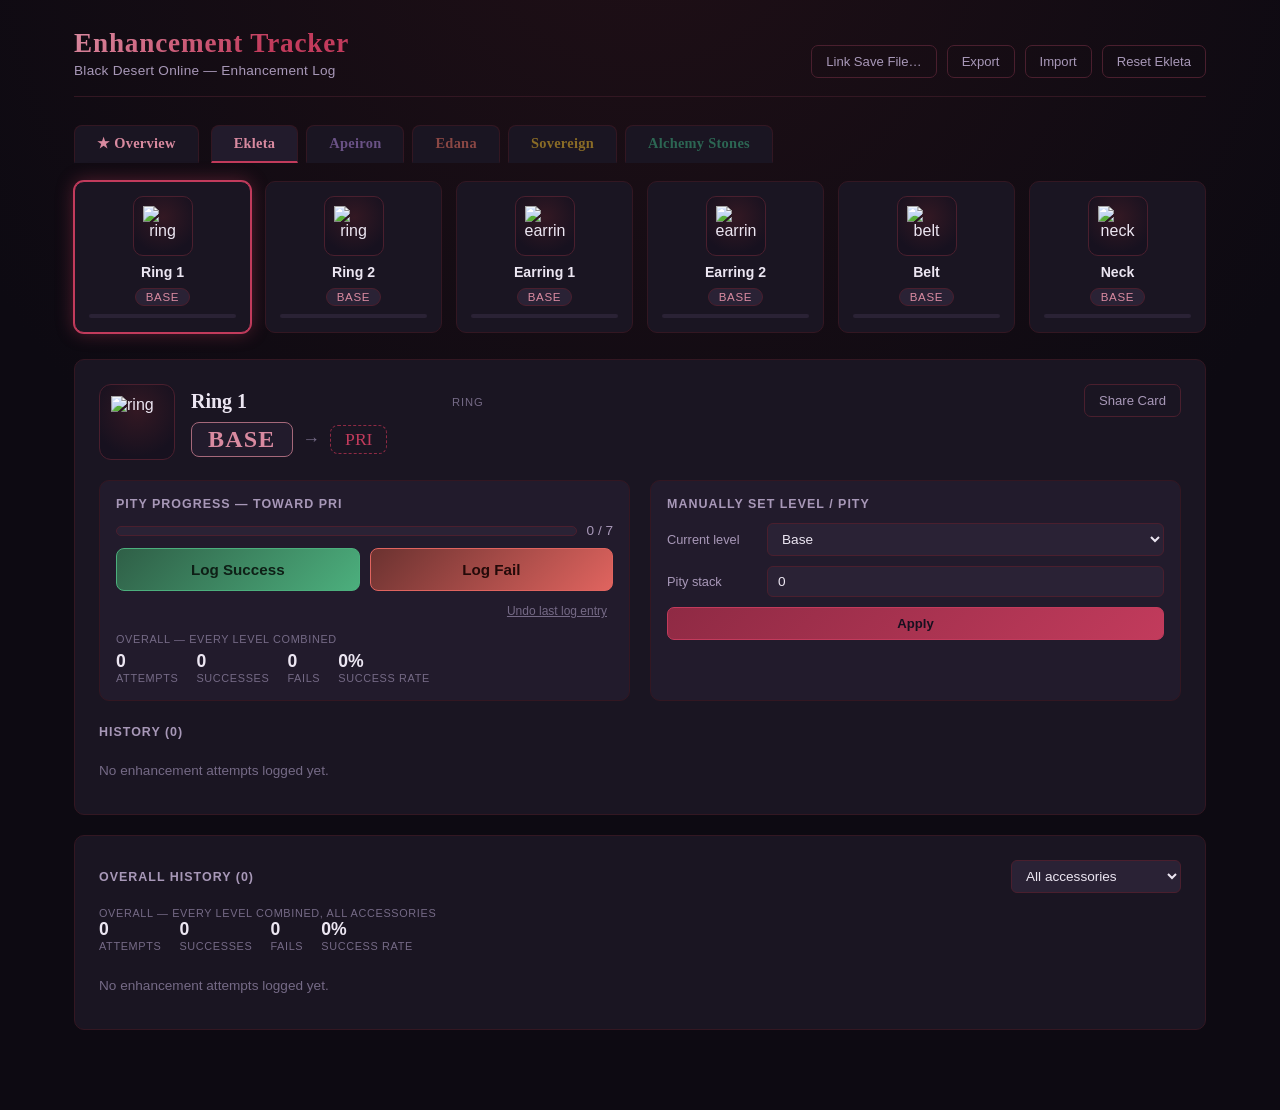
==== index.html @ 960f17c1 "Initial commit: BDO Enhancement Tracker + OBS overlays Static tracker for 5 gear sets (Ekleta, Apeir" ====
<!DOCTYPE html>
<html lang="en">
<head>
<meta charset="UTF-8">
<meta name="viewport" content="width=device-width, initial-scale=1.0">
<title>Enhancement Tracker</title>
<link rel="stylesheet" href="style.css">
</head>
<body>
<div class="app">

  <header class="topbar">
    <div class="brand">
      <h1>Enhancement Tracker</h1>
      <p class="subtitle">Black Desert Online &mdash; Enhancement Log</p>
    </div>
    <div class="toolbar">
      <div id="file-sync" class="file-sync"></div>
      <button id="btn-export" class="btn btn-ghost" title="Download a one-off backup of all your data">Export</button>
      <button id="btn-import" class="btn btn-ghost" title="Restore data from a backup file">Import</button>
      <input type="file" id="file-import" accept="application/json" hidden>
      <button id="btn-reset-all" class="btn btn-ghost btn-danger" title="Erase all accessories and history">Reset All</button>
    </div>
  </header>

  <nav class="set-tabs" id="set-tabs"></nav>

  <section class="accessory-grid" id="accessory-grid"></section>

  <section class="detail-panel" id="detail-panel"></section>

  <section class="overall-panel" id="overall-panel"></section>

  <section class="overview-panel" id="overview-panel"></section>

</div>

<div class="toast" id="toast"></div>

<script src="shared.js"></script>
<script src="app.js"></script>
</body>
</html>
---- style.css ----
:root {
  --bg: #0d0a12;
  --bg-2: #131019;
  --bg-tint: #1c1526;
  --icon-tint: #2b2237;
  --panel: #1a1522;
  --panel-2: #221b2c;
  --panel-3: #2a2235;
  --border: #382c47;
  --border-soft: #2a2235;
  --accent: #a875e0;
  --accent-dim: #7c4dbd;
  --accent-glow: rgba(168, 117, 224, 0.35);
  --gold: #d4af6a;
  --gold-dim: #a5834f;
  --success: #4caf7d;
  --success-dim: #2f5f47;
  --fail: #e0645f;
  --fail-dim: #6b3230;
  --text: #ece6f2;
  --text-dim: #a898b8;
  --text-faint: #756a86;
  --radius: 10px;
  font-size: 16px;
}

/* Per-set color themes, applied via body[data-theme] (set in app.js from the active
   set's `theme` field). "purple" is the default (:root above); add a new block here
   whenever a future set introduces a new `theme` name. */
body[data-theme="red"] {
  --bg-tint: #241214;
  --icon-tint: #3a1c1e;
  --border: #4a2226;
  --border-soft: #33191c;
  --accent: #e2554f;
  --accent-dim: #a8332e;
  --accent-glow: rgba(226, 85, 79, 0.38);
  --gold: #e0a35a;
  --gold-dim: #a8703a;
}

body[data-theme="gold"] {
  --bg-tint: #241c0e;
  --icon-tint: #3a2e14;
  --border: #4a3d1e;
  --border-soft: #332a17;
  --accent: #d9a521;
  --accent-dim: #a87b1a;
  --accent-glow: rgba(217, 165, 33, 0.4);
  --gold: #f0d878;
  --gold-dim: #b89b4a;
}

body[data-theme="emerald"] {
  --bg-tint: #0e1f1a;
  --icon-tint: #16332a;
  --border: #2a453c;
  --border-soft: #1f332c;
  --accent: #2fb894;
  --accent-dim: #1f7d64;
  --accent-glow: rgba(47, 184, 148, 0.4);
  --gold: #bfe6a0;
  --gold-dim: #8bab72;
}

body[data-theme="crimson"] {
  --bg-tint: #1f0f16;
  --icon-tint: #331823;
  --border: #4a1f2e;
  --border-soft: #331722;
  --accent: #c23b5c;
  --accent-dim: #8f2a44;
  --accent-glow: rgba(194, 59, 92, 0.4);
  --gold: #d98aa0;
  --gold-dim: #a5687a;
}

* { box-sizing: border-box; }

html, body {
  margin: 0;
  padding: 0;
  background: radial-gradient(circle at 50% -10%, var(--bg-tint) 0%, var(--bg) 55%);
  color: var(--text);
  font-family: -apple-system, "Segoe UI", "Inter", Roboto, sans-serif;
  min-height: 100vh;
}

.app {
  max-width: 1180px;
  margin: 0 auto;
  padding: 28px 24px 80px;
}

/* ---------- Top bar ---------- */

.topbar {
  display: flex;
  justify-content: space-between;
  align-items: flex-end;
  flex-wrap: wrap;
  gap: 16px;
  margin-bottom: 28px;
  border-bottom: 1px solid var(--border-soft);
  padding-bottom: 18px;
}

.brand h1 {
  font-family: Georgia, 'Times New Roman', serif;
  font-size: 1.7rem;
  letter-spacing: 0.03em;
  margin: 0 0 4px;
  background: linear-gradient(135deg, var(--gold) 0%, var(--accent) 70%);
  -webkit-background-clip: text;
  background-clip: text;
  color: transparent;
}

.subtitle {
  margin: 0;
  color: var(--text-dim);
  font-size: 0.85rem;
  letter-spacing: 0.02em;
}

.toolbar {
  display: flex;
  align-items: center;
  gap: 10px;
}

.file-sync {
  display: flex;
  align-items: center;
  gap: 8px;
}

.file-sync-badge {
  display: flex;
  align-items: center;
  gap: 6px;
  font-size: 0.78rem;
  color: var(--text-dim);
  background: var(--panel-2);
  border: 1px solid var(--border-soft);
  padding: 6px 12px;
  border-radius: 7px;
  max-width: 220px;
}

.file-sync-badge .dot {
  width: 7px;
  height: 7px;
  border-radius: 50%;
  flex-shrink: 0;
}
.file-sync-badge .dot.synced { background: var(--success); box-shadow: 0 0 6px var(--success); }
.file-sync-badge .dot.pending { background: var(--gold); }
.file-sync-badge .dot.error { background: var(--fail); }

.file-sync-badge .fname {
  overflow: hidden;
  text-overflow: ellipsis;
  white-space: nowrap;
}

.file-sync-badge button {
  background: none;
  border: none;
  color: var(--text-faint);
  cursor: pointer;
  font-size: 0.9rem;
  padding: 0 2px;
  line-height: 1;
  flex-shrink: 0;
}
.file-sync-badge button:hover { color: var(--fail); }

.btn {
  background: var(--panel-2);
  border: 1px solid var(--border);
  color: var(--text-dim);
  padding: 8px 14px;
  border-radius: 7px;
  font-size: 0.82rem;
  cursor: pointer;
  transition: border-color .15s, color .15s, background .15s;
}

.btn:hover { border-color: var(--accent-dim); color: var(--text); }

.btn-ghost { background: transparent; }

.btn-danger:hover { border-color: var(--fail); color: var(--fail); }

.btn-primary {
  background: linear-gradient(135deg, var(--accent-dim), var(--accent));
  border: 1px solid var(--accent);
  color: #17101f;
  font-weight: 600;
}
.btn-primary:hover { filter: brightness(1.1); }

.btn:disabled {
  opacity: 0.35;
  cursor: not-allowed;
  filter: none !important;
}

/* ---------- Set tabs ---------- */

.set-tabs {
  display: flex;
  flex-wrap: wrap;
  gap: 8px;
  margin-bottom: 18px;
}

.set-tab {
  background: var(--panel);
  border: 1px solid var(--border-soft);
  color: var(--tab-dim, var(--text-dim));
  padding: 9px 22px;
  border-radius: 8px 8px 0 0;
  font-size: 0.9rem;
  font-weight: 600;
  font-family: Georgia, serif;
  letter-spacing: 0.02em;
  cursor: pointer;
  border-bottom: 2px solid transparent;
  transition: color .15s, border-color .15s;
}

/* Per-theme colors for tabs that AREN'T currently active, so each tab hints at its own
   set's palette even before you click it. Keep these dim/full pairs in sync with the
   body[data-theme] blocks above. */
.set-tab[data-theme="purple"]  { --tab-dim: #6a5286; --tab-full: #a875e0; }
.set-tab[data-theme="red"]     { --tab-dim: #8a4744; --tab-full: #e2554f; }
.set-tab[data-theme="gold"]    { --tab-dim: #8a6c26; --tab-full: #d9a521; }
.set-tab[data-theme="crimson"] { --tab-dim: #7a3548; --tab-full: #c23b5c; }
.set-tab[data-theme="emerald"] { --tab-dim: #2c6653; --tab-full: #2fb894; }

.set-tab:hover {
  color: var(--tab-full, var(--text));
}

.set-tab.active {
  color: var(--gold);
  border-bottom: 2px solid var(--tab-full, var(--accent));
  background: var(--panel-2);
}

/* ---------- Accessory grid ---------- */

.accessory-grid {
  display: grid;
  grid-template-columns: repeat(auto-fill, minmax(170px, 1fr));
  gap: 14px;
  margin-bottom: 26px;
}

.acc-card {
  background: var(--panel);
  border: 1px solid var(--border-soft);
  border-radius: var(--radius);
  padding: 14px;
  cursor: pointer;
  display: flex;
  flex-direction: column;
  align-items: center;
  gap: 8px;
  text-align: center;
  transition: border-color .15s, transform .1s, box-shadow .15s;
  position: relative;
}

.acc-card:hover { border-color: var(--accent-dim); transform: translateY(-1px); }

.acc-card.selected {
  border-color: var(--accent);
  box-shadow: 0 0 0 1px var(--accent), 0 0 18px var(--accent-glow);
}

/* A class-overridden piece with real art but no enhancement tracking (e.g. Shai's fixed-PEN
   "awakening" slot) — looks normal, just not interactive. */
.acc-card.locked {
  cursor: default;
}
.acc-card.locked:hover {
  border-color: var(--border-soft);
  transform: none;
}

/* A classVariant piece with no image for the selected class — muted with a "Not Available"
   badge in place of the level, distinct from .locked since there's nothing to show yet. */
.acc-card.unavailable {
  cursor: default;
  opacity: 0.55;
}
.acc-card.unavailable:hover {
  border-color: var(--border-soft);
  transform: none;
}

.unavailable-overlay {
  font-size: 0.68rem;
  letter-spacing: 0.04em;
  padding: 2px 10px;
  border-radius: 20px;
  background: var(--panel-3);
  color: var(--text-faint);
  border: 1px solid var(--border);
  text-transform: uppercase;
}

.acc-icon-wrap {
  width: 60px;
  height: 60px;
  border-radius: 10px;
  background: radial-gradient(circle at 50% 35%, var(--icon-tint) 0%, #17111f 75%);
  border: 1px solid var(--border);
  display: flex;
  align-items: center;
  justify-content: center;
  position: relative;
}

.acc-icon-wrap img {
  width: 40px;
  height: 40px;
  image-rendering: -webkit-optimize-contrast;
}

/* Roman-numeral badge painted over an icon (Pri->I ... Dec->X). Centered both directions,
   white fill with a 2px black outline via text-stroke (paint-order keeps the stroke from
   eating into the fill). Sized relative to its icon-wrap so it scales with the bigger
   detail-header icon automatically. */
.roman-numeral {
  position: absolute;
  inset: 0;
  display: flex;
  align-items: center;
  justify-content: center;
  font-family: Georgia, serif;
  font-weight: 700;
  font-size: 1.3rem;
  color: #fff;
  -webkit-text-stroke: 4px #000;
  paint-order: stroke fill;
  pointer-events: none;
}

.detail-icon-wrap .roman-numeral {
  font-size: 1.7rem;
}

.acc-name {
  font-size: 0.88rem;
  font-weight: 600;
  color: var(--text);
}

.acc-level-badge {
  font-size: 0.72rem;
  letter-spacing: 0.06em;
  padding: 2px 10px;
  border-radius: 20px;
  background: var(--panel-3);
  color: var(--gold);
  border: 1px solid var(--border);
  text-transform: uppercase;
}

.acc-level-badge.maxed {
  background: linear-gradient(135deg, var(--gold-dim), var(--gold));
  color: #17101f;
  border-color: var(--gold);
}

.acc-mini-pity {
  width: 100%;
  height: 4px;
  background: var(--panel-3);
  border-radius: 3px;
  overflow: hidden;
}
.acc-mini-pity > div {
  height: 100%;
  background: linear-gradient(90deg, var(--accent-dim), var(--accent));
}
.acc-mini-pity.ready > div { background: linear-gradient(90deg, var(--gold-dim), var(--gold)); }

/* ---------- Detail panel ---------- */

.detail-panel {
  background: var(--panel);
  border: 1px solid var(--border-soft);
  border-radius: var(--radius);
  padding: 24px;
  min-height: 200px;
}

.empty-state {
  color: var(--text-faint);
  text-align: center;
  padding: 40px 0;
  font-size: 0.95rem;
}

.detail-header {
  display: flex;
  align-items: center;
  gap: 16px;
  flex-wrap: wrap;
  margin-bottom: 20px;
}

.detail-icon-wrap {
  width: 76px;
  height: 76px;
  border-radius: 12px;
  background: radial-gradient(circle at 50% 35%, var(--icon-tint) 0%, #17111f 75%);
  border: 1px solid var(--border);
  display: flex;
  align-items: center;
  justify-content: center;
  flex-shrink: 0;
  position: relative;
}
.detail-icon-wrap img { width: 52px; height: 52px; }

.detail-title-row {
  display: flex;
  flex-direction: column;
  gap: 6px;
  flex: 1;
  min-width: 180px;
}

.name-edit-row {
  display: flex;
  align-items: center;
  gap: 8px;
}

.acc-name-input {
  background: transparent;
  border: none;
  border-bottom: 1px solid transparent;
  color: var(--text);
  font-size: 1.25rem;
  font-weight: 700;
  font-family: Georgia, serif;
  padding: 2px 0;
  min-width: 120px;
}
.acc-name-input:hover, .acc-name-input:focus {
  border-bottom: 1px solid var(--border);
  outline: none;
}

.type-tag {
  font-size: 0.7rem;
  text-transform: uppercase;
  letter-spacing: 0.08em;
  color: var(--text-faint);
}

.level-big-row {
  display: flex;
  align-items: center;
  gap: 10px;
  flex-wrap: wrap;
}

.level-big-badge {
  font-family: Georgia, serif;
  font-size: 1.5rem;
  font-weight: 700;
  color: var(--gold);
  border: 1px solid var(--gold-dim);
  padding: 3px 16px;
  border-radius: 8px;
  background: var(--panel-2);
  letter-spacing: 0.05em;
}

.level-arrow { color: var(--text-faint); font-size: 1.1rem; }

.level-target-badge {
  font-family: Georgia, serif;
  font-size: 1.1rem;
  color: var(--accent);
  border: 1px dashed var(--accent-dim);
  padding: 3px 14px;
  border-radius: 8px;
}

.maxed-banner {
  background: linear-gradient(135deg, var(--gold-dim), var(--gold));
  color: #17101f;
  font-weight: 700;
  padding: 6px 16px;
  border-radius: 8px;
  font-family: Georgia, serif;
}

/* ---------- Action / pity section ---------- */

.action-section {
  display: grid;
  grid-template-columns: 1fr 1fr;
  gap: 20px;
  margin-bottom: 24px;
}

@media (max-width: 720px) {
  .action-section { grid-template-columns: 1fr; }
}

.action-col {
  display: flex;
  flex-direction: column;
  gap: 20px;
}

/* When there's no class picker stacked below it, "Manually Set Level / Pity" is the only
   box in this column — stretch it to match the paired box's height instead of leaving it
   short with empty space below (only-child, so this doesn't affect the 2-box case). */
.action-col .card-block:only-child {
  flex: 1;
}

.card-block {
  background: var(--panel-2);
  border: 1px solid var(--border-soft);
  border-radius: var(--radius);
  padding: 16px;
}

.class-picker-status {
  font-size: 0.82rem;
  color: var(--text-faint);
}
.class-picker-status code {
  color: var(--text-dim);
}

.card-block h3 {
  margin: 0 0 12px;
  font-size: 0.78rem;
  text-transform: uppercase;
  letter-spacing: 0.08em;
  color: var(--text-dim);
}

.pity-track {
  display: flex;
  align-items: center;
  gap: 10px;
  margin-bottom: 10px;
}

.pity-bar {
  flex: 1;
  height: 10px;
  background: var(--panel-3);
  border-radius: 6px;
  overflow: hidden;
  border: 1px solid var(--border);
}
.pity-bar > div {
  height: 100%;
  background: linear-gradient(90deg, var(--accent-dim), var(--accent));
  transition: width .2s;
}
.pity-bar.ready > div {
  background: linear-gradient(90deg, var(--gold-dim), var(--gold));
}

.pity-count {
  font-size: 0.85rem;
  color: var(--text-dim);
  white-space: nowrap;
  font-variant-numeric: tabular-nums;
}

.pity-ready-text {
  color: var(--gold);
  font-size: 0.82rem;
  font-weight: 600;
  margin-bottom: 10px;
}

.log-buttons {
  display: flex;
  gap: 10px;
}

.btn-log {
  flex: 1;
  padding: 12px 10px;
  border-radius: 8px;
  font-size: 0.95rem;
  font-weight: 700;
  cursor: pointer;
  border: 1px solid;
  transition: filter .15s, transform .1s;
}
.btn-log:hover { filter: brightness(1.15); }
.btn-log:active { transform: scale(0.98); }

.btn-success {
  background: linear-gradient(135deg, var(--success-dim), var(--success));
  border-color: var(--success);
  color: #0e1f16;
}
.btn-fail {
  background: linear-gradient(135deg, var(--fail-dim), var(--fail));
  border-color: var(--fail);
  color: #240a09;
}

.undo-row {
  margin-top: 10px;
  text-align: right;
}
.undo-row.centered {
  text-align: center;
}
.undo-row button {
  font-size: 0.75rem;
  background: none;
  border: none;
  color: var(--text-faint);
  cursor: pointer;
  text-decoration: underline;
}
.undo-row button:hover { color: var(--text); }

/* Manual set-level form */

.set-level-form {
  display: flex;
  flex-direction: column;
  gap: 10px;
}

.form-row {
  display: flex;
  align-items: center;
  gap: 10px;
}

.form-row label {
  font-size: 0.8rem;
  color: var(--text-dim);
  width: 90px;
  flex-shrink: 0;
}

select, input[type=number] {
  background: var(--panel-3);
  border: 1px solid var(--border);
  color: var(--text);
  padding: 7px 10px;
  border-radius: 6px;
  font-size: 0.85rem;
  flex: 1;
}

.stats-caption {
  font-size: 0.68rem;
  text-transform: uppercase;
  letter-spacing: 0.06em;
  color: var(--text-faint);
  margin-top: 14px;
}

.stats-row {
  display: flex;
  gap: 18px;
  margin-top: 6px;
  flex-wrap: wrap;
}

.stats-row + .stats-caption {
  margin-top: 14px;
}

.stats-row.centered {
  justify-content: center;
}

/* Replaces the Pity Progress box once an item (or, bigger version, the whole set) hits max
   level — fills the same grid cell so the paired "Manually Set Level / Pity" box never
   shrinks or grows depending on maxed state. */
.maxed-celebration {
  display: flex;
  flex-direction: column;
  align-items: center;
  justify-content: center;
  text-align: center;
  height: 100%;
}

.maxed-celebration-title {
  font-family: Georgia, serif;
  font-size: 1.15rem;
  font-weight: 700;
  color: var(--gold);
}

.level-rates-block {
  margin-bottom: 24px;
}

.level-rates-list {
  display: flex;
  flex-direction: column;
  gap: 6px;
}

.level-rate-row {
  display: flex;
  align-items: center;
  gap: 12px;
  background: var(--panel-3);
  border: 1px solid var(--border-soft);
  border-radius: 7px;
  padding: 8px 12px;
  font-size: 0.83rem;
}

.level-rate-row.in-progress {
  border-left: 3px solid var(--accent);
}

.level-rate-badge {
  font-weight: 700;
  color: var(--gold);
  width: 42px;
  flex-shrink: 0;
}

.level-rate-stats {
  flex: 1;
  display: flex;
  gap: 14px;
  color: var(--text-dim);
}

.level-rate-tag {
  color: var(--accent);
  font-size: 0.75rem;
}

.level-rate-pct {
  font-weight: 700;
  color: var(--text);
  font-variant-numeric: tabular-nums;
}

.stat {
  display: flex;
  flex-direction: column;
}
.stat .val {
  font-size: 1.1rem;
  font-weight: 700;
  color: var(--text);
  font-variant-numeric: tabular-nums;
}
.stat .lbl {
  font-size: 0.68rem;
  text-transform: uppercase;
  letter-spacing: 0.06em;
  color: var(--text-faint);
}

/* ---------- History ---------- */

.history-section h3 {
  font-size: 0.78rem;
  text-transform: uppercase;
  letter-spacing: 0.08em;
  color: var(--text-dim);
  margin: 0 0 12px;
}

.history-list {
  display: flex;
  flex-direction: column;
  gap: 6px;
  max-height: 420px;
  overflow-y: auto;
  padding-right: 4px;
}

.history-empty {
  color: var(--text-faint);
  font-size: 0.85rem;
  padding: 12px 0;
}

.hist-row {
  display: flex;
  align-items: center;
  gap: 12px;
  background: var(--panel-2);
  border: 1px solid var(--border-soft);
  border-radius: 7px;
  padding: 8px 12px;
  font-size: 0.83rem;
}

.hist-row.result-fail { border-left: 3px solid var(--fail); }
.hist-row.result-success { border-left: 3px solid var(--success); }
.hist-row.result-adjust { border-left: 3px solid var(--text-faint); opacity: 0.8; }

.hist-badge {
  padding: 2px 9px;
  border-radius: 20px;
  font-weight: 700;
  font-size: 0.72rem;
  text-transform: uppercase;
  letter-spacing: 0.04em;
  white-space: nowrap;
}
.hist-badge.success { background: var(--success-dim); color: #b9f3d2; }
.hist-badge.fail { background: var(--fail-dim); color: #ffd3d0; }
.hist-badge.adjust { background: var(--panel-3); color: var(--text-dim); }

.hist-desc { flex: 1; color: var(--text-dim); }
.hist-desc b { color: var(--text); }

.hist-time {
  color: var(--text-faint);
  font-size: 0.75rem;
  white-space: nowrap;
}

.hist-del {
  background: none;
  border: none;
  color: var(--text-faint);
  cursor: pointer;
  font-size: 0.9rem;
  padding: 0 2px;
  line-height: 1;
}
.hist-del:hover { color: var(--fail); }

/* ---------- Overall history ---------- */

.overall-panel {
  background: var(--panel);
  border: 1px solid var(--border-soft);
  border-radius: var(--radius);
  padding: 24px;
  margin-top: 20px;
}

.overall-header {
  display: flex;
  align-items: center;
  justify-content: space-between;
  flex-wrap: wrap;
  gap: 12px;
  margin-bottom: 14px;
}

.overall-header h3 {
  margin: 0;
  font-size: 0.78rem;
  text-transform: uppercase;
  letter-spacing: 0.08em;
  color: var(--text-dim);
}

.overall-filter {
  width: auto;
  min-width: 170px;
  flex: none;
}

.hist-acc-tag {
  display: flex;
  align-items: center;
  gap: 6px;
  width: 108px;
  flex-shrink: 0;
}

.hist-acc-tag img {
  width: 18px;
  height: 18px;
  border-radius: 4px;
  background: var(--panel-3);
  border: 1px solid var(--border);
  padding: 2px;
}

.hist-acc-tag span {
  color: var(--text-dim);
  font-size: 0.78rem;
  overflow: hidden;
  text-overflow: ellipsis;
  white-space: nowrap;
}

.overall-panel .hist-row {
  cursor: pointer;
}
.overall-panel .hist-row:hover {
  border-color: var(--accent-dim);
}

/* ---------- Toast ---------- */

.toast {
  position: fixed;
  bottom: 24px;
  left: 50%;
  transform: translateX(-50%) translateY(20px);
  background: var(--panel-3);
  border: 1px solid var(--accent-dim);
  color: var(--text);
  padding: 10px 20px;
  border-radius: 8px;
  font-size: 0.85rem;
  opacity: 0;
  pointer-events: none;
  transition: opacity .2s, transform .2s;
  z-index: 50;
}
.toast.show {
  opacity: 1;
  transform: translateX(-50%) translateY(0);
}

/* Scrollbar */
.history-list::-webkit-scrollbar { width: 7px; }
.history-list::-webkit-scrollbar-thumb { background: var(--border); border-radius: 4px; }
.history-list::-webkit-scrollbar-track { background: transparent; }

/* ---------- Overview tab (all-sets dashboard) ---------- */

.overview-tab {
  color: var(--gold);
  border-right: 1px solid var(--border-soft);
  margin-right: 4px;
  padding-right: 22px;
}
.overview-tab:hover { color: var(--gold); filter: brightness(1.2); }
.overview-tab.active {
  border-bottom: 2px solid var(--gold);
  background: var(--panel-2);
}

.overview-panel {
  display: none;
}

.overview-cards {
  display: grid;
  grid-template-columns: repeat(auto-fit, minmax(260px, 1fr));
  gap: 16px;
  margin-bottom: 28px;
}

.overview-card {
  background: var(--panel-2);
  border: 1px solid var(--border-soft);
  border-top: 3px solid var(--card-accent, var(--accent));
  border-radius: var(--radius);
  padding: 16px;
  cursor: pointer;
  transition: border-color .15s, transform .1s;
}
.overview-card:hover {
  transform: translateY(-2px);
  border-color: var(--card-accent, var(--accent));
}

.overview-card[data-theme="purple"]  { --card-accent: #a875e0; }
.overview-card[data-theme="red"]     { --card-accent: #e2554f; }
.overview-card[data-theme="gold"]    { --card-accent: #d9a521; }
.overview-card[data-theme="crimson"] { --card-accent: #c23b5c; }
.overview-card[data-theme="emerald"] { --card-accent: #2fb894; }

.overview-card-head {
  display: flex;
  align-items: center;
  gap: 12px;
  margin-bottom: 12px;
}

.overview-card-icon {
  width: 44px;
  height: 44px;
  flex-shrink: 0;
  border-radius: 8px;
  background: radial-gradient(circle at 50% 35%, var(--icon-tint) 0%, #17111f 75%);
  border: 1px solid var(--border);
  display: flex;
  align-items: center;
  justify-content: center;
}
.overview-card-icon img { width: 30px; height: 30px; }

.overview-card-title {
  font-family: Georgia, serif;
  font-weight: 700;
  font-size: 1.05rem;
  color: var(--text);
}

.overview-card-sub {
  font-size: 0.78rem;
  color: var(--text-dim);
  margin-top: 2px;
}

.overview-progress-bar {
  height: 7px;
  background: var(--panel-3);
  border-radius: 5px;
  overflow: hidden;
  border: 1px solid var(--border);
  margin-bottom: 12px;
}
.overview-progress-bar > div {
  height: 100%;
  background: linear-gradient(90deg, var(--card-accent, var(--accent-dim)), var(--card-accent, var(--accent)));
}

.overview-stats-row {
  display: flex;
  justify-content: space-between;
  gap: 8px;
}

.overview-streak-flag {
  margin-top: 12px;
  font-size: 0.75rem;
  font-weight: 600;
  color: var(--fail);
}

.overview-feed .feed-set-tag {
  flex-shrink: 0;
  font-size: 0.68rem;
  font-weight: 700;
  text-transform: uppercase;
  letter-spacing: 0.04em;
  padding: 2px 8px;
  border-radius: 20px;
  color: var(--card-accent, var(--accent));
  border: 1px solid var(--card-accent, var(--accent-dim));
  white-space: nowrap;
}
.overview-feed .feed-set-tag[data-theme="purple"]  { --card-accent: #a875e0; }
.overview-feed .feed-set-tag[data-theme="red"]     { --card-accent: #e2554f; }
.overview-feed .feed-set-tag[data-theme="gold"]    { --card-accent: #d9a521; }
.overview-feed .feed-set-tag[data-theme="crimson"] { --card-accent: #c23b5c; }
.overview-feed .feed-set-tag[data-theme="emerald"] { --card-accent: #2fb894; }

.overview-feed .hist-row { cursor: pointer; }
.overview-feed .hist-row:hover { border-color: var(--accent-dim); }

/* ---------- Fail-streak indicator (detail panel) ---------- */

.streak-row {
  display: flex;
  gap: 10px;
  flex-wrap: wrap;
  margin-top: 10px;
}
.streak-row.centered { justify-content: center; }

.streak-pill {
  font-size: 0.72rem;
  font-weight: 600;
  color: var(--text-dim);
  background: var(--panel-3);
  border: 1px solid var(--border-soft);
  border-radius: 20px;
  padding: 3px 10px;
}
.streak-pill.active {
  color: var(--fail);
  border-color: var(--fail-dim);
}

/* ---------- Share card button ---------- */

.btn-share {
  align-self: flex-start;
  margin-left: auto;
}
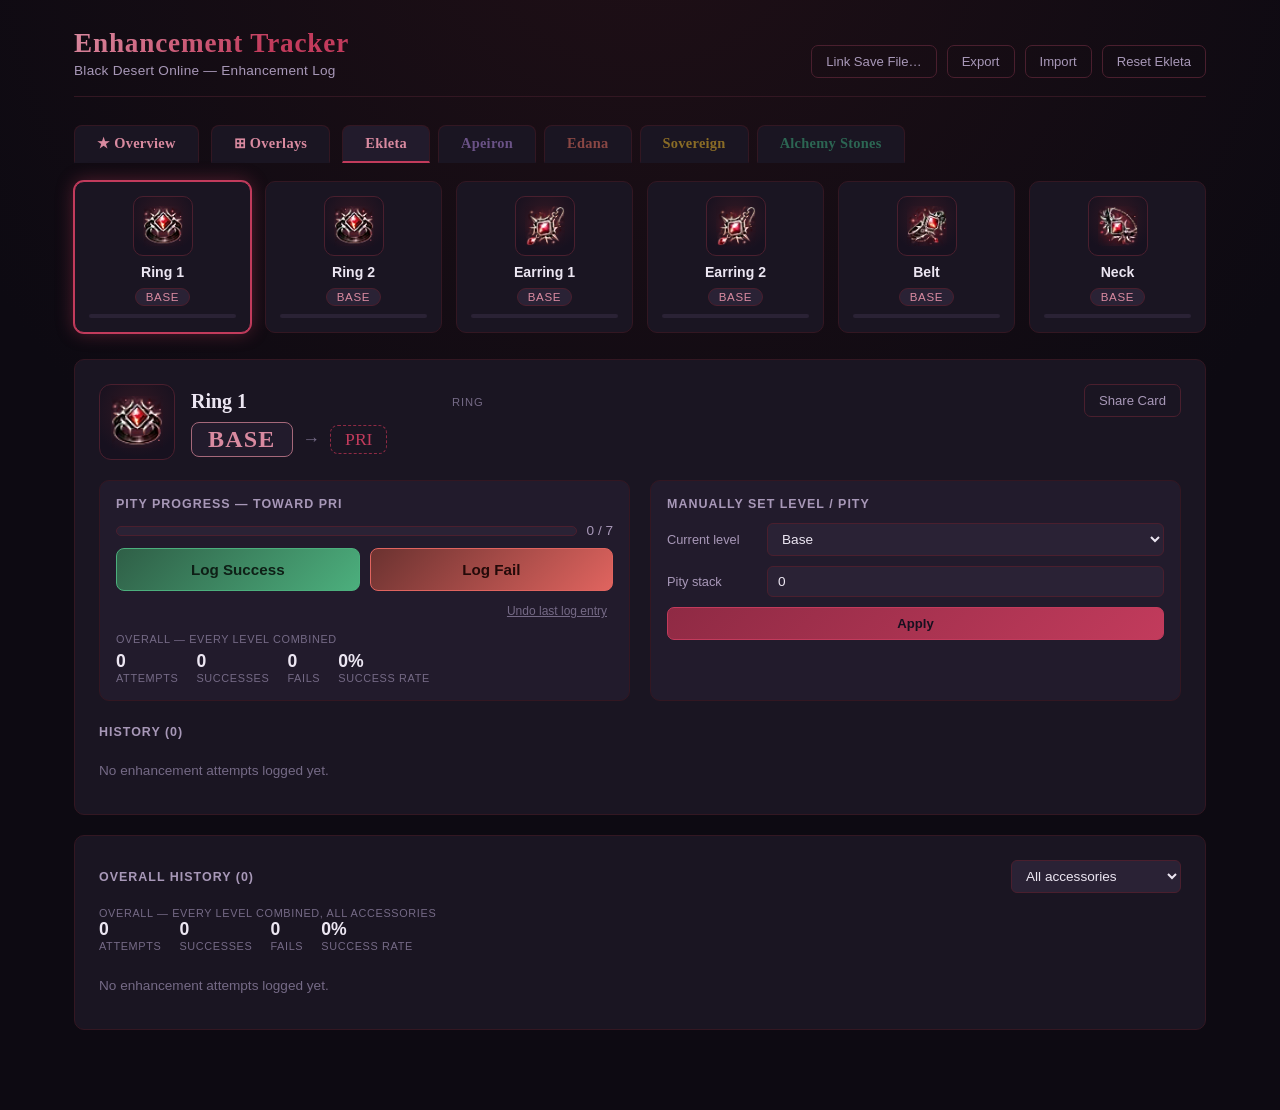
==== commit 3cff4031: "Add Overlays tab: per-set OBS bundle downloads, previews, and setup guide New "Overlays" pseudo-tab " ====
--- a/index.html
+++ b/index.html
@@ -33,6 +33,8 @@
 
   <section class="overview-panel" id="overview-panel"></section>
 
+  <section class="overlays-panel" id="overlays-panel"></section>
+
 </div>
 
 <div class="toast" id="toast"></div>
--- a/style.css
+++ b/style.css
@@ -1099,3 +1099,124 @@
   align-self: flex-start;
   margin-left: auto;
 }
+
+/* ---------- Overlays tab (OBS Browser Source downloads) ---------- */
+
+.overlays-panel {
+  display: none;
+}
+
+.overlay-intro {
+  margin-bottom: 24px;
+}
+
+.overlay-intro h3 {
+  margin: 0 0 12px;
+  font-size: 0.78rem;
+  text-transform: uppercase;
+  letter-spacing: 0.08em;
+  color: var(--text-dim);
+}
+
+.overlay-intro p {
+  font-size: 0.88rem;
+  color: var(--text-dim);
+  line-height: 1.5;
+  margin: 0 0 10px;
+}
+
+.overlay-intro code {
+  background: var(--panel-3);
+  border: 1px solid var(--border-soft);
+  border-radius: 4px;
+  padding: 1px 6px;
+  font-size: 0.82em;
+  color: var(--text);
+}
+
+.overlay-steps {
+  margin: 0 0 12px;
+  padding-left: 22px;
+  font-size: 0.88rem;
+  color: var(--text-dim);
+  line-height: 1.6;
+}
+.overlay-steps li { margin-bottom: 4px; }
+.overlay-steps b { color: var(--text); }
+
+.overlay-note {
+  font-size: 0.8rem;
+  color: var(--text-faint);
+}
+
+.overlay-cards {
+  display: grid;
+  grid-template-columns: repeat(auto-fit, minmax(280px, 1fr));
+  gap: 18px;
+}
+
+.overlay-card {
+  background: var(--panel-2);
+  border: 1px solid var(--border-soft);
+  border-top: 3px solid var(--card-accent, var(--accent));
+  border-radius: var(--radius);
+  padding: 16px;
+  display: flex;
+  flex-direction: column;
+  gap: 12px;
+}
+
+.overlay-card[data-theme="purple"]  { --card-accent: #a875e0; }
+.overlay-card[data-theme="red"]     { --card-accent: #e2554f; }
+.overlay-card[data-theme="gold"]    { --card-accent: #d9a521; }
+.overlay-card[data-theme="crimson"] { --card-accent: #c23b5c; }
+.overlay-card[data-theme="emerald"] { --card-accent: #2fb894; }
+
+.overlay-card-head {
+  display: flex;
+  align-items: center;
+  justify-content: space-between;
+  gap: 10px;
+}
+
+.overlay-card-title {
+  font-family: Georgia, serif;
+  font-weight: 700;
+  font-size: 1.1rem;
+  color: var(--text);
+}
+
+.overlay-live-link {
+  font-size: 0.75rem;
+  color: var(--card-accent, var(--accent));
+  text-decoration: none;
+  white-space: nowrap;
+}
+.overlay-live-link:hover { text-decoration: underline; }
+
+.overlay-preview-frame {
+  background: repeating-conic-gradient(#2a2235 0% 25%, #241d2e 0% 50%) 50% / 16px 16px;
+  border: 1px solid var(--border-soft);
+  border-radius: 8px;
+  overflow: hidden;
+  display: flex;
+  align-items: center;
+  justify-content: center;
+  min-height: 120px;
+}
+.overlay-preview-frame img {
+  width: 100%;
+  display: block;
+}
+
+.overlay-card-blurb {
+  font-size: 0.82rem;
+  color: var(--text-dim);
+  line-height: 1.4;
+  flex: 1;
+}
+
+.overlay-download-btn {
+  text-align: center;
+  text-decoration: none;
+}
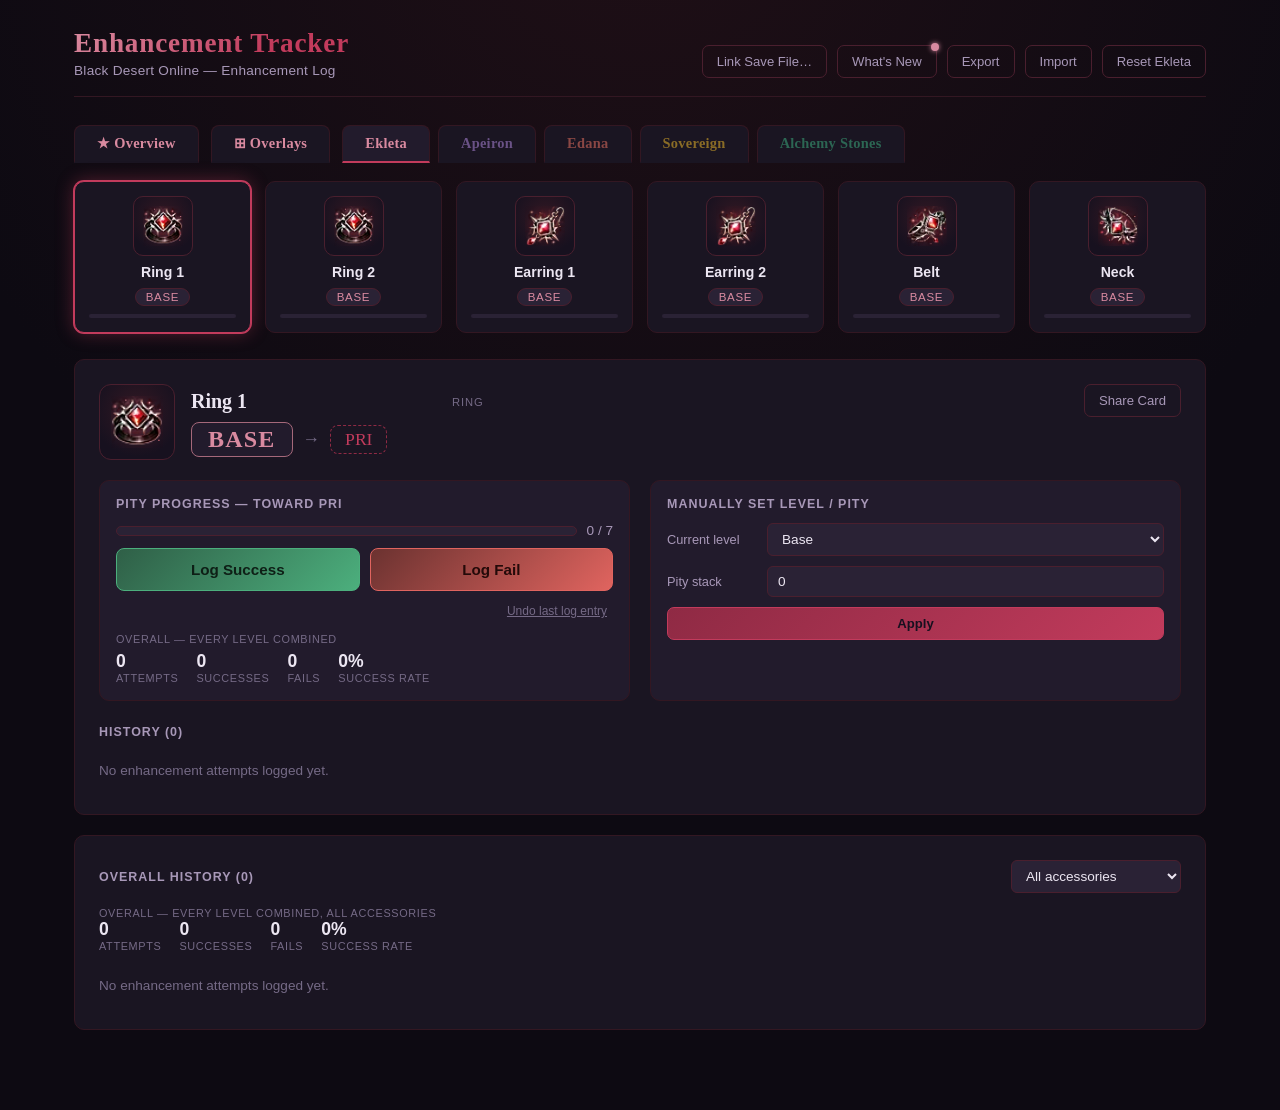
==== commit 3bd13a0e: "Add a "What's New" changelog panel A header button (with a dot when there's an unseen update) opens " ====
--- a/index.html
+++ b/index.html
@@ -16,6 +16,7 @@
     </div>
     <div class="toolbar">
       <div id="file-sync" class="file-sync"></div>
+      <button id="btn-changelog" class="btn btn-ghost" title="See what's changed recently">What's New<span class="changelog-dot" id="changelog-dot"></span></button>
       <button id="btn-export" class="btn btn-ghost" title="Download a one-off backup of all your data">Export</button>
       <button id="btn-import" class="btn btn-ghost" title="Restore data from a backup file">Import</button>
       <input type="file" id="file-import" accept="application/json" hidden>
@@ -38,6 +39,7 @@
 </div>
 
 <div class="toast" id="toast"></div>
+<div id="changelog-modal-root"></div>
 
 <script src="shared.js"></script>
 <script src="app.js"></script>
--- a/style.css
+++ b/style.css
@@ -176,6 +176,23 @@
 }
 .file-sync-badge button:hover { color: var(--fail); }
 
+.file-sync-pending {
+  display: flex;
+  align-items: center;
+  gap: 4px;
+}
+.file-sync-forget {
+  background: none;
+  border: none;
+  color: var(--text-faint);
+  cursor: pointer;
+  font-size: 0.9rem;
+  padding: 0 4px;
+  line-height: 1;
+  flex-shrink: 0;
+}
+.file-sync-forget:hover { color: var(--fail); }
+
 .btn {
   background: var(--panel-2);
   border: 1px solid var(--border);
@@ -754,6 +771,19 @@
   color: var(--accent);
   font-size: 0.75rem;
 }
+
+.level-rate-avg {
+  color: var(--text-faint);
+  font-size: 0.78rem;
+}
+
+.level-rate-delta {
+  font-size: 0.78rem;
+  font-weight: 600;
+  font-variant-numeric: tabular-nums;
+}
+.level-rate-delta.good { color: var(--success); }
+.level-rate-delta.bad { color: var(--fail); }
 
 .level-rate-pct {
   font-weight: 700;
@@ -1076,6 +1106,7 @@
   gap: 10px;
   flex-wrap: wrap;
   margin-top: 10px;
+  margin-bottom: 14px;
 }
 .streak-row.centered { justify-content: center; }
 
@@ -1088,9 +1119,13 @@
   border-radius: 20px;
   padding: 3px 10px;
 }
-.streak-pill.active {
+.streak-pill.hot {
   color: var(--fail);
   border-color: var(--fail-dim);
+}
+.streak-pill.cold {
+  color: #5aa9e6;
+  border-color: #2c5f82;
 }
 
 /* ---------- Share card button ---------- */
@@ -1220,3 +1255,110 @@
   text-align: center;
   text-decoration: none;
 }
+
+/* ---------- What's New (changelog) ---------- */
+
+#btn-changelog {
+  position: relative;
+}
+
+.changelog-dot {
+  display: none;
+  position: absolute;
+  top: -3px;
+  right: -3px;
+  width: 8px;
+  height: 8px;
+  border-radius: 50%;
+  background: var(--gold);
+  box-shadow: 0 0 5px var(--gold);
+}
+.changelog-dot.show {
+  display: block;
+}
+
+.modal-backdrop {
+  position: fixed;
+  inset: 0;
+  background: rgba(8, 6, 12, 0.7);
+  backdrop-filter: blur(2px);
+  display: flex;
+  align-items: center;
+  justify-content: center;
+  z-index: 100;
+  padding: 20px;
+}
+
+.modal-box {
+  background: var(--panel);
+  border: 1px solid var(--border-soft);
+  border-radius: var(--radius);
+  box-shadow: 0 20px 60px rgba(0, 0, 0, 0.6);
+  width: 100%;
+  max-width: 560px;
+  max-height: 80vh;
+  display: flex;
+  flex-direction: column;
+}
+
+.modal-header {
+  display: flex;
+  align-items: center;
+  justify-content: space-between;
+  padding: 18px 22px;
+  border-bottom: 1px solid var(--border-soft);
+}
+.modal-header h2 {
+  margin: 0;
+  font-family: Georgia, serif;
+  font-size: 1.2rem;
+  color: var(--text);
+}
+
+.modal-close {
+  background: none;
+  border: none;
+  color: var(--text-faint);
+  font-size: 1.3rem;
+  line-height: 1;
+  cursor: pointer;
+  padding: 2px 4px;
+}
+.modal-close:hover { color: var(--text); }
+
+.changelog-list {
+  overflow-y: auto;
+  padding: 18px 22px 22px;
+  display: flex;
+  flex-direction: column;
+  gap: 20px;
+}
+
+.changelog-entry {
+  border-left: 2px solid var(--border-soft);
+  padding-left: 14px;
+}
+
+.changelog-date {
+  font-size: 0.7rem;
+  text-transform: uppercase;
+  letter-spacing: 0.06em;
+  color: var(--text-faint);
+  margin-bottom: 4px;
+}
+
+.changelog-title {
+  font-weight: 700;
+  color: var(--text);
+  margin-bottom: 6px;
+}
+
+.changelog-items {
+  margin: 0;
+  padding-left: 18px;
+  color: var(--text-dim);
+  font-size: 0.88rem;
+  line-height: 1.5;
+}
+.changelog-items li { margin-bottom: 4px; }
+.changelog-items li:last-child { margin-bottom: 0; }
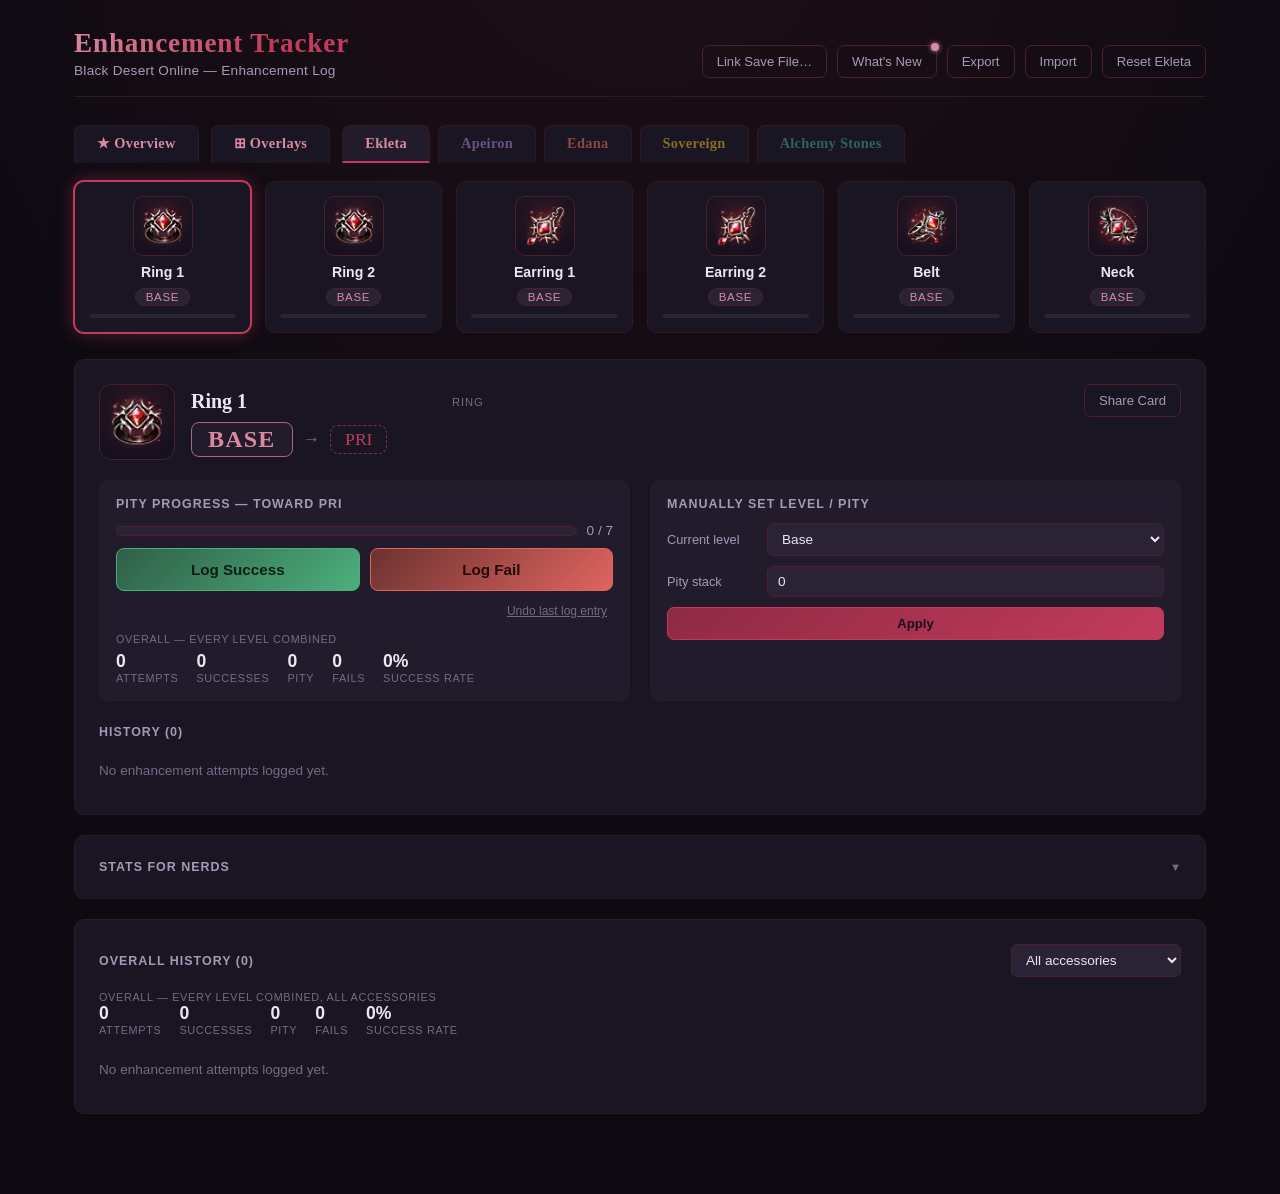
==== commit 74047ba1: "Make Stats for Nerds cumulative and its own section; add level extremes Stats for Nerds moves out of" ====
--- a/index.html
+++ b/index.html
@@ -30,6 +30,8 @@
 
   <section class="detail-panel" id="detail-panel"></section>
 
+  <section class="nerd-stats-panel" id="nerd-stats-panel"></section>
+
   <section class="overall-panel" id="overall-panel"></section>
 
   <section class="overview-panel" id="overview-panel"></section>
--- a/style.css
+++ b/style.css
@@ -772,6 +772,18 @@
   font-size: 0.75rem;
 }
 
+.level-rate-success {
+  color: var(--success);
+}
+
+.level-rate-pity {
+  color: #5aa9e6;
+}
+
+.level-rate-fail {
+  color: var(--fail);
+}
+
 .level-rate-avg {
   color: var(--text-faint);
   font-size: 0.78rem;
@@ -846,6 +858,7 @@
 
 .hist-row.result-fail { border-left: 3px solid var(--fail); }
 .hist-row.result-success { border-left: 3px solid var(--success); }
+.hist-row.result-pity { border-left: 3px solid #5aa9e6; }
 .hist-row.result-adjust { border-left: 3px solid var(--text-faint); opacity: 0.8; }
 
 .hist-badge {
@@ -858,6 +871,7 @@
   white-space: nowrap;
 }
 .hist-badge.success { background: var(--success-dim); color: #b9f3d2; }
+.hist-badge.pity { background: #2c5f82; color: #cfe8fb; }
 .hist-badge.fail { background: var(--fail-dim); color: #ffd3d0; }
 .hist-badge.adjust { background: var(--panel-3); color: var(--text-dim); }
 
@@ -1362,3 +1376,127 @@
 }
 .changelog-items li { margin-bottom: 4px; }
 .changelog-items li:last-child { margin-bottom: 0; }
+
+/* ---------- Stats for Nerds ---------- */
+
+.nerd-stats-panel {
+  background: var(--panel);
+  border: 1px solid var(--border-soft);
+  border-radius: var(--radius);
+  padding: 24px;
+  margin-top: 20px;
+}
+
+.nerd-stats-toggle {
+  width: 100%;
+  display: flex;
+  align-items: center;
+  justify-content: space-between;
+  background: none;
+  border: none;
+  padding: 0;
+  cursor: pointer;
+  text-align: left;
+}
+.nerd-stats-toggle h3 {
+  margin: 0;
+  font-size: 0.78rem;
+  text-transform: uppercase;
+  letter-spacing: 0.08em;
+  color: var(--text-dim);
+}
+.nerd-stats-caret {
+  color: var(--text-faint);
+  font-size: 0.7rem;
+}
+
+.nerd-stats-empty {
+  margin-top: 10px;
+  font-size: 0.85rem;
+  color: var(--text-faint);
+}
+
+.nerd-stats-grid {
+  display: grid;
+  grid-template-columns: repeat(auto-fit, minmax(130px, 1fr));
+  gap: 14px;
+  margin-top: 14px;
+}
+
+.nerd-stat {
+  background: var(--panel-3);
+  border: 1px solid var(--border-soft);
+  border-radius: 8px;
+  padding: 10px 12px;
+}
+
+.nerd-stat-label {
+  font-size: 0.68rem;
+  text-transform: uppercase;
+  letter-spacing: 0.05em;
+  color: var(--text-faint);
+  margin-bottom: 4px;
+}
+
+.nerd-stat-value {
+  font-size: 1.2rem;
+  font-weight: 700;
+  color: var(--text);
+  font-variant-numeric: tabular-nums;
+  overflow-wrap: break-word;
+}
+
+.nerd-stat-sub {
+  font-size: 0.72rem;
+  color: var(--text-dim);
+  margin-top: 3px;
+  line-height: 1.3;
+}
+
+.nerd-stats-caption {
+  font-size: 0.68rem;
+  text-transform: uppercase;
+  letter-spacing: 0.06em;
+  color: var(--text-faint);
+  margin-top: 16px;
+  margin-bottom: 6px;
+}
+
+.nerd-histogram {
+  display: flex;
+  align-items: flex-end;
+  gap: 2px;
+  height: 40px;
+  background: var(--panel-3);
+  border: 1px solid var(--border-soft);
+  border-radius: 6px;
+  padding: 4px 6px;
+}
+
+.nerd-histogram-bar {
+  flex: 1;
+  min-height: 2px;
+  background: linear-gradient(180deg, var(--accent), var(--accent-dim));
+  border-radius: 1px;
+}
+
+.nerd-histogram-labels {
+  display: flex;
+  justify-content: space-between;
+  font-size: 0.65rem;
+  color: var(--text-faint);
+  margin-top: 3px;
+}
+
+/* ---------- Lifetime totals (Overview tab) ---------- */
+
+.lifetime-totals-block {
+  margin-bottom: 20px;
+}
+.lifetime-totals-block h3 {
+  margin: 0 0 4px;
+  font-size: 0.78rem;
+  text-transform: uppercase;
+  letter-spacing: 0.08em;
+  color: var(--text-dim);
+}
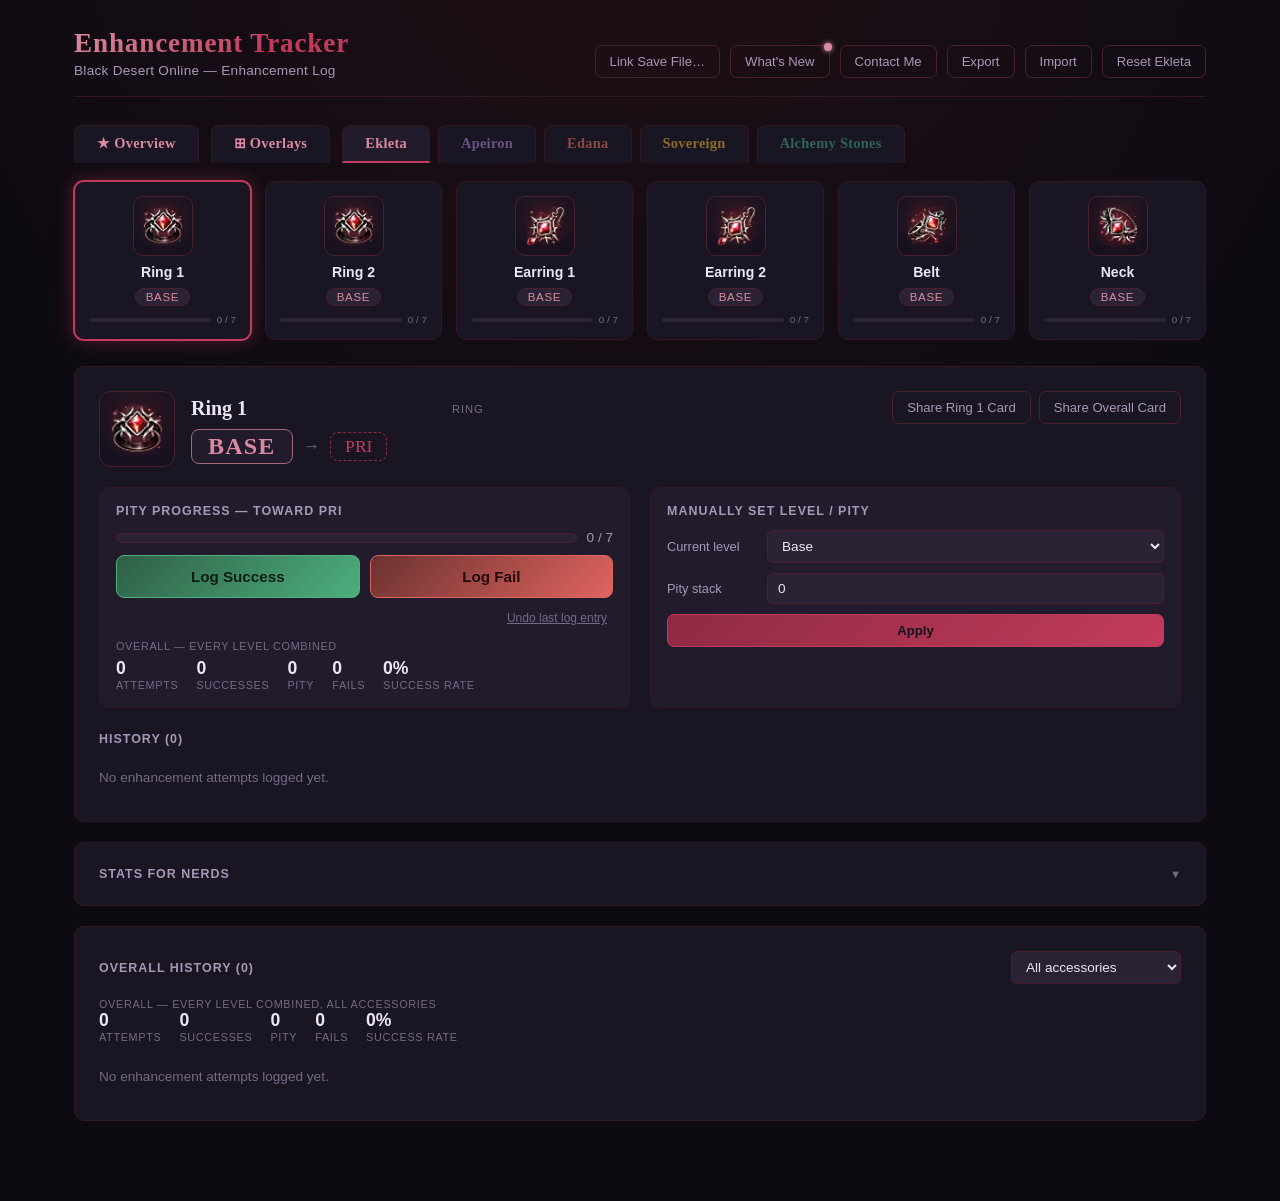
==== commit e166a8c8: "Add Contact Me, split Rates by Level averages, and clean up spacing - New Contact Me button and moda" ====
--- a/index.html
+++ b/index.html
@@ -17,6 +17,7 @@
     <div class="toolbar">
       <div id="file-sync" class="file-sync"></div>
       <button id="btn-changelog" class="btn btn-ghost" title="See what's changed recently">What's New<span class="changelog-dot" id="changelog-dot"></span></button>
+      <button id="btn-contact" class="btn btn-ghost" title="Questions, bug reports, or feedback">Contact Me</button>
       <button id="btn-export" class="btn btn-ghost" title="Download a one-off backup of all your data">Export</button>
       <button id="btn-import" class="btn btn-ghost" title="Restore data from a backup file">Import</button>
       <input type="file" id="file-import" accept="application/json" hidden>
@@ -42,6 +43,7 @@
 
 <div class="toast" id="toast"></div>
 <div id="changelog-modal-root"></div>
+<div id="contact-modal-root"></div>
 
 <script src="shared.js"></script>
 <script src="app.js"></script>
--- a/style.css
+++ b/style.css
@@ -394,8 +394,15 @@
   border-color: var(--gold);
 }
 
+.acc-mini-pity-row {
+  display: flex;
+  align-items: center;
+  gap: 6px;
+  width: 100%;
+}
+
 .acc-mini-pity {
-  width: 100%;
+  flex: 1;
   height: 4px;
   background: var(--panel-3);
   border-radius: 3px;
@@ -406,6 +413,14 @@
   background: linear-gradient(90deg, var(--accent-dim), var(--accent));
 }
 .acc-mini-pity.ready > div { background: linear-gradient(90deg, var(--gold-dim), var(--gold)); }
+
+.acc-mini-pity-count {
+  font-size: 0.62rem;
+  color: var(--text-faint);
+  font-variant-numeric: tabular-nums;
+  white-space: nowrap;
+  flex-shrink: 0;
+}
 
 /* ---------- Detail panel ---------- */
 
@@ -732,44 +747,69 @@
   margin-bottom: 24px;
 }
 
+/* One shared set of columns for the whole list, so every column is exactly as wide as its widest
+   cell across ALL rows: every column's text starts at the same x on every row, left-aligned.
+   Columns: level | taps | successes | pity | fails | global avg | your avg | comparison |
+   success rate.
+
+   justify-content: space-between anchors the level column to the row's left edge and the success
+   rate column to its right edge, then splits ALL the leftover width evenly between the columns --
+   so every gap in the row is the same size, whatever the panel width. (A spare filler track
+   instead would pool that leftover into one oversized gap.) column-gap is only the floor for a
+   narrow panel.
+
+   Each row is a subgrid over those same tracks, so it can still be its own pill (background,
+   border, padding) while sharing the column sizing. Keeping every track max-content matters here:
+   a subgrid row's own padding is charged to its first and last tracks, and a max-content track
+   grows to cover that, where a fixed-width one would just get squeezed. */
 .level-rates-list {
-  display: flex;
-  flex-direction: column;
-  gap: 6px;
+  display: grid;
+  grid-template-columns: repeat(9, max-content);
+  justify-content: space-between;
+  column-gap: 24px;
+  row-gap: 6px;
 }
 
 .level-rate-row {
-  display: flex;
-  align-items: center;
-  gap: 12px;
+  grid-column: 1 / -1;
+  display: grid;
+  grid-template-columns: subgrid;
+  align-items: center;
   background: var(--panel-3);
   border: 1px solid var(--border-soft);
   border-radius: 7px;
   padding: 8px 12px;
   font-size: 0.83rem;
-}
-
+  color: var(--text-dim);
+}
+
+/* box-shadow instead of a wider border-left -- a real border-left changes the box's content
+   width, nudging every column 2px right on in-progress rows only and breaking the alignment.
+   box-shadow paints over the edge without affecting layout. */
 .level-rate-row.in-progress {
-  border-left: 3px solid var(--accent);
+  box-shadow: inset 3px 0 0 0 var(--accent);
 }
 
 .level-rate-badge {
   font-weight: 700;
   color: var(--gold);
-  width: 42px;
-  flex-shrink: 0;
-}
-
+}
+
+/* The wrapper span only groups the seven stat cells in the markup -- its children are the actual
+   grid items, so they land directly in the list's shared columns. Every row emits the same 7
+   spans in the same order (levelRateRowHtml), including empty ones, so each always lands in the
+   column it belongs to. */
 .level-rate-stats {
-  flex: 1;
-  display: flex;
-  gap: 14px;
-  color: var(--text-dim);
+  display: contents;
+}
+
+.level-rate-stats > span {
+  white-space: nowrap;
+  text-align: left;
 }
 
 .level-rate-tag {
   color: var(--accent);
-  font-size: 0.75rem;
 }
 
 .level-rate-success {
@@ -786,21 +826,38 @@
 
 .level-rate-avg {
   color: var(--text-faint);
-  font-size: 0.78rem;
 }
 
 .level-rate-delta {
-  font-size: 0.78rem;
   font-weight: 600;
   font-variant-numeric: tabular-nums;
 }
 .level-rate-delta.good { color: var(--success); }
 .level-rate-delta.bad { color: var(--fail); }
 
+/* Fixed width, label and value pinned to opposite ends -- otherwise this being the last flex
+   item in the row (sized to its own content, just pushed flush right) meant "Success rate:"
+   itself started at a different x on every row depending on how wide that row's own "25%" vs
+   "100%" happened to be. */
 .level-rate-pct {
+  /* Fixed 120px, tight to "Success rate:" + the widest value ("100%") -- wider than that just let
+     justify-content: space-between stretch the gap between label and value, by a different amount
+     on every row depending on that row's own value width. This width is also what sizes the
+     list's last (max-content) track. */
+  width: 120px;
+  display: flex;
+  align-items: center;
+  justify-content: space-between;
+  gap: 8px;
   font-weight: 700;
   color: var(--text);
   font-variant-numeric: tabular-nums;
+  white-space: nowrap;
+}
+
+.level-rate-pct-label {
+  font-weight: 400;
+  color: var(--text-faint);
 }
 
 .stat {
@@ -861,7 +918,21 @@
 .hist-row.result-pity { border-left: 3px solid #5aa9e6; }
 .hist-row.result-adjust { border-left: 3px solid var(--text-faint); opacity: 0.8; }
 
+/* Fixed width, sized to the widest badge text ("Adjusted", ~80px) -- sized to its own content,
+   "Fail"/"Pity" pills were ~35px narrower than "Success"/"Adjusted", which pushed the description
+   text after them to a different x on every row instead of lining up. Text centered inside so the
+   pill still reads as a pill, just a consistent one. */
 .hist-badge {
+  box-sizing: border-box;
+  width: 84px;
+  flex-shrink: 0;
+  text-align: center;
+  /* 18px of clear space on BOTH sides of the badge. Each side already gets 12px -- the row's flex
+     gap on the right (and on the left too in Overall History, where the accessory tag precedes
+     it; in the per-item History the badge is first, so that 12px is the row's own left padding)
+     -- so 6px of margin tops each side up to a matching 18px. */
+  margin-left: 6px;
+  margin-right: 6px;
   padding: 2px 9px;
   border-radius: 20px;
   font-weight: 700;
@@ -932,7 +1003,7 @@
   display: flex;
   align-items: center;
   gap: 6px;
-  width: 108px;
+  width: 75px;
   flex-shrink: 0;
 }
 
@@ -1144,7 +1215,13 @@
 
 /* ---------- Share card button ---------- */
 
-.btn-share {
+.detail-header-actions {
+  display: flex;
+  flex-direction: row;
+  flex-wrap: wrap;
+  align-items: center;
+  justify-content: flex-end;
+  gap: 8px;
   align-self: flex-start;
   margin-left: auto;
 }
@@ -1340,6 +1417,35 @@
 }
 .modal-close:hover { color: var(--text); }
 
+.contact-modal {
+  max-width: 420px;
+}
+
+.contact-body {
+  padding: 20px 22px 24px;
+}
+.contact-body p {
+  margin: 0;
+  color: var(--text-dim);
+  font-size: 0.88rem;
+  line-height: 1.5;
+}
+
+/* The handle is meant to be copied into Discord, so it reads as a selectable token rather than
+   as part of the sentence above it. */
+.contact-handle {
+  margin-top: 14px;
+  padding: 10px 14px;
+  background: var(--panel-3);
+  border: 1px solid var(--border-soft);
+  border-radius: 8px;
+  color: var(--text);
+  font-weight: 700;
+  font-size: 1rem;
+  text-align: center;
+  user-select: all;
+}
+
 .changelog-list {
   overflow-y: auto;
   padding: 18px 22px 22px;
@@ -1462,22 +1568,136 @@
   margin-bottom: 6px;
 }
 
+.nerd-histogram-chart {
+  display: flex;
+  align-items: stretch;
+  gap: 8px;
+}
+
+.nerd-histogram-yaxis {
+  display: flex;
+  align-items: center;
+  gap: 6px;
+  flex-shrink: 0;
+}
+
+.nerd-histogram-ylabel {
+  writing-mode: vertical-rl;
+  transform: rotate(180deg);
+  font-size: 0.62rem;
+  text-transform: uppercase;
+  letter-spacing: 0.05em;
+  color: var(--text-faint);
+  white-space: nowrap;
+}
+
+.nerd-histogram-yticks {
+  display: flex;
+  flex-direction: column;
+  justify-content: space-between;
+  height: 100%;
+  font-size: 0.68rem;
+  color: var(--text-faint);
+  font-variant-numeric: tabular-nums;
+}
+
 .nerd-histogram {
+  flex: 1;
   display: flex;
   align-items: flex-end;
   gap: 2px;
-  height: 40px;
+  height: 140px;
   background: var(--panel-3);
   border: 1px solid var(--border-soft);
   border-radius: 6px;
   padding: 4px 6px;
 }
 
+.nerd-histogram-col {
+  flex: 1;
+  position: relative;
+  height: 100%;
+  display: flex;
+  align-items: flex-end;
+  border-radius: 3px;
+  cursor: default;
+}
+
+.nerd-histogram-col:hover {
+  background: rgba(255, 255, 255, 0.06);
+}
+
+.nerd-histogram-col:hover .nerd-histogram-bar {
+  filter: brightness(1.25);
+}
+
+.nerd-histogram-col:hover .nerd-histogram-count {
+  color: var(--gold, #fff);
+}
+
+.nerd-histogram-tooltip {
+  position: fixed;
+  display: none;
+  pointer-events: none;
+  z-index: 200;
+  background: var(--panel-2);
+  border: 1px solid var(--border-soft);
+  color: var(--text);
+  font-size: 0.72rem;
+  font-weight: 600;
+  padding: 6px 10px;
+  border-radius: 6px;
+  box-shadow: 0 6px 18px rgba(0, 0, 0, 0.45);
+  white-space: nowrap;
+}
+
+.nerd-histogram-count {
+  position: absolute;
+  left: 50%;
+  transform: translateX(-50%);
+  margin-bottom: 4px;
+  font-size: 0.62rem;
+  font-weight: 700;
+  color: #fff;
+  white-space: nowrap;
+}
+
+.nerd-histogram-stack {
+  width: 100%;
+  display: flex;
+  flex-direction: column-reverse;
+  align-items: stretch;
+}
+
 .nerd-histogram-bar {
-  flex: 1;
+  width: 100%;
   min-height: 2px;
   background: linear-gradient(180deg, var(--accent), var(--accent-dim));
-  border-radius: 1px;
+}
+.nerd-histogram-bar-success { background: linear-gradient(180deg, var(--success), var(--success-dim)); }
+.nerd-histogram-bar-pity { background: linear-gradient(180deg, #5aa9e6, #2c5f82); }
+.nerd-histogram-bar-fail { background: linear-gradient(180deg, var(--fail), var(--fail-dim)); }
+.nerd-histogram-stack .nerd-histogram-bar:last-child { border-radius: 2px 2px 0 0; }
+
+.nerd-histogram-legend {
+  display: flex;
+  gap: 14px;
+  font-size: 0.68rem;
+  color: var(--text-faint);
+  margin-bottom: 6px;
+}
+
+.nerd-histogram-legend-item {
+  display: flex;
+  align-items: center;
+  gap: 5px;
+}
+
+.nerd-histogram-swatch {
+  width: 10px;
+  height: 10px;
+  border-radius: 2px;
+  display: inline-block;
 }
 
 .nerd-histogram-labels {
@@ -1486,6 +1706,7 @@
   font-size: 0.65rem;
   color: var(--text-faint);
   margin-top: 3px;
+  padding-left: 46px;
 }
 
 /* ---------- Lifetime totals (Overview tab) ---------- */
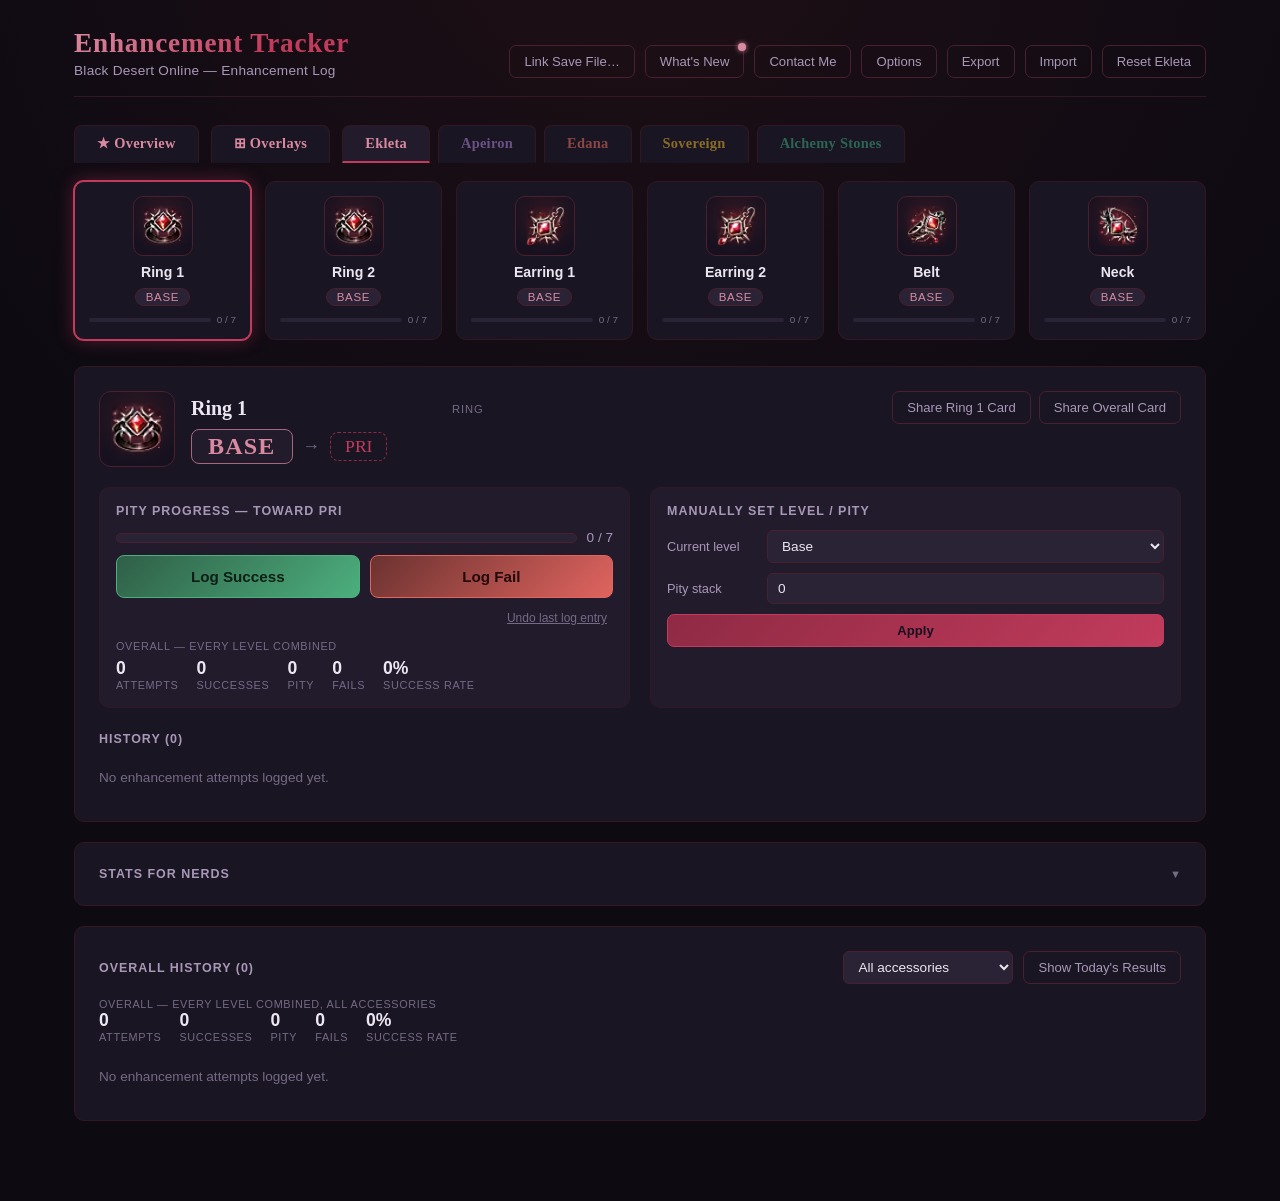
==== commit 989469c1: "Add an Options menu and a Today's Results summary Preferences now live under state.options, so they " ====
--- a/index.html
+++ b/index.html
@@ -18,12 +18,15 @@
       <div id="file-sync" class="file-sync"></div>
       <button id="btn-changelog" class="btn btn-ghost" title="See what's changed recently">What's New<span class="changelog-dot" id="changelog-dot"></span></button>
       <button id="btn-contact" class="btn btn-ghost" title="Questions, bug reports, or feedback">Contact Me</button>
+      <button id="btn-options" class="btn btn-ghost" title="Set your display name and other preferences">Options</button>
       <button id="btn-export" class="btn btn-ghost" title="Download a one-off backup of all your data">Export</button>
       <button id="btn-import" class="btn btn-ghost" title="Restore data from a backup file">Import</button>
       <input type="file" id="file-import" accept="application/json" hidden>
       <button id="btn-reset-all" class="btn btn-ghost btn-danger" title="Erase all accessories and history">Reset All</button>
     </div>
   </header>
+
+  <div id="backup-banner"></div>
 
   <nav class="set-tabs" id="set-tabs"></nav>
 
@@ -44,6 +47,8 @@
 <div class="toast" id="toast"></div>
 <div id="changelog-modal-root"></div>
 <div id="contact-modal-root"></div>
+<div id="options-modal-root"></div>
+<div id="today-modal-root"></div>
 
 <script src="shared.js"></script>
 <script src="app.js"></script>
--- a/style.css
+++ b/style.css
@@ -993,6 +993,15 @@
   color: var(--text-dim);
 }
 
+/* Groups the accessory filter and the Today button so the header stays a two-part
+   space-between layout rather than spreading three children across the row. */
+.overall-header-actions {
+  display: flex;
+  align-items: center;
+  gap: 10px;
+  flex-wrap: wrap;
+}
+
 .overall-filter {
   width: auto;
   min-width: 170px;
@@ -1421,6 +1430,212 @@
   max-width: 420px;
 }
 
+.options-modal {
+  max-width: 420px;
+}
+
+.options-body {
+  padding: 20px 22px 24px;
+}
+
+.options-field {
+  display: flex;
+  flex-direction: column;
+  gap: 7px;
+}
+
+.options-label {
+  font-size: 0.68rem;
+  text-transform: uppercase;
+  letter-spacing: 0.06em;
+  color: var(--text-faint);
+}
+
+.options-field input {
+  background: var(--panel-3);
+  border: 1px solid var(--border-soft);
+  border-radius: 8px;
+  padding: 9px 12px;
+  color: var(--text);
+  font-family: inherit;
+  font-size: 0.92rem;
+}
+.options-field input:hover,
+.options-field input:focus {
+  border-color: var(--accent-dim);
+  outline: none;
+}
+
+.options-hint {
+  color: var(--text-faint);
+  font-size: 0.75rem;
+  line-height: 1.45;
+}
+
+.options-body .options-field + .options-field {
+  margin-top: 20px;
+}
+
+.options-field select {
+  background: var(--panel-3);
+  border: 1px solid var(--border-soft);
+  border-radius: 8px;
+  padding: 8px 10px;
+  color: var(--text);
+  font-family: inherit;
+  font-size: 0.88rem;
+}
+.options-field select:hover,
+.options-field select:focus {
+  border-color: var(--accent-dim);
+  outline: none;
+}
+
+.options-checks {
+  display: grid;
+  grid-template-columns: repeat(2, minmax(0, 1fr));
+  gap: 6px 14px;
+}
+
+.options-check {
+  display: flex;
+  align-items: center;
+  gap: 8px;
+  font-size: 0.85rem;
+  color: var(--text-dim);
+  cursor: pointer;
+}
+.options-check input {
+  accent-color: var(--accent);
+  cursor: pointer;
+}
+
+/* ---------- Backup reminder banner ---------- */
+
+.backup-banner {
+  display: flex;
+  align-items: center;
+  gap: 12px;
+  flex-wrap: wrap;
+  /* Matches .topbar's bottom margin, so the banner sits with equal air above and below rather
+     than hugging the tabs. */
+  margin-bottom: 28px;
+  padding: 10px 14px;
+  border-radius: var(--radius);
+  background: var(--panel-2);
+  border: 1px solid var(--gold-dim);
+  border-left: 3px solid var(--gold);
+}
+
+.backup-banner-text {
+  flex: 1;
+  min-width: 220px;
+  color: var(--text-dim);
+  font-size: 0.83rem;
+}
+
+.backup-banner-close {
+  background: none;
+  border: none;
+  color: var(--text-faint);
+  font-size: 1.2rem;
+  line-height: 1;
+  cursor: pointer;
+  padding: 2px 4px;
+}
+.backup-banner-close:hover { color: var(--text); }
+
+/* ---------- Today summary ---------- */
+
+.today-modal {
+  max-width: 560px;
+}
+
+.today-body {
+  overflow-y: auto;
+  padding: 18px 22px 22px;
+}
+
+.today-empty {
+  color: var(--text-faint);
+  font-size: 0.88rem;
+  text-align: center;
+  padding: 14px 0 6px;
+}
+
+.today-stats {
+  margin: 0 0 4px;
+}
+
+.today-crons {
+  color: var(--text-faint);
+  font-size: 0.8rem;
+}
+
+.today-caption {
+  font-size: 0.68rem;
+  text-transform: uppercase;
+  letter-spacing: 0.06em;
+  color: var(--text-faint);
+  margin: 18px 0 8px;
+}
+
+.today-sets {
+  display: flex;
+  flex-direction: column;
+  gap: 6px;
+}
+
+.today-set-row {
+  display: flex;
+  align-items: center;
+  gap: 14px;
+  background: var(--panel-3);
+  border: 1px solid var(--border-soft);
+  border-radius: 7px;
+  padding: 8px 12px;
+  font-size: 0.82rem;
+}
+
+.today-set-name {
+  width: 108px;
+  flex-shrink: 0;
+  font-weight: 700;
+  color: var(--gold);
+}
+
+.today-set-stats {
+  flex: 1;
+  display: flex;
+  gap: 14px;
+  flex-wrap: wrap;
+  color: var(--text-dim);
+}
+
+.today-set-rate {
+  font-weight: 700;
+  color: var(--text);
+  font-variant-numeric: tabular-nums;
+}
+
+.today-reached {
+  display: flex;
+  flex-wrap: wrap;
+  gap: 6px;
+}
+
+.today-reached-pill {
+  padding: 3px 10px;
+  border-radius: 20px;
+  font-size: 0.78rem;
+  background: var(--success-dim);
+  color: #b9f3d2;
+}
+.today-reached-pill.pity {
+  background: #2c5f82;
+  color: #cfe8fb;
+}
+
 .contact-body {
   padding: 20px 22px 24px;
 }
